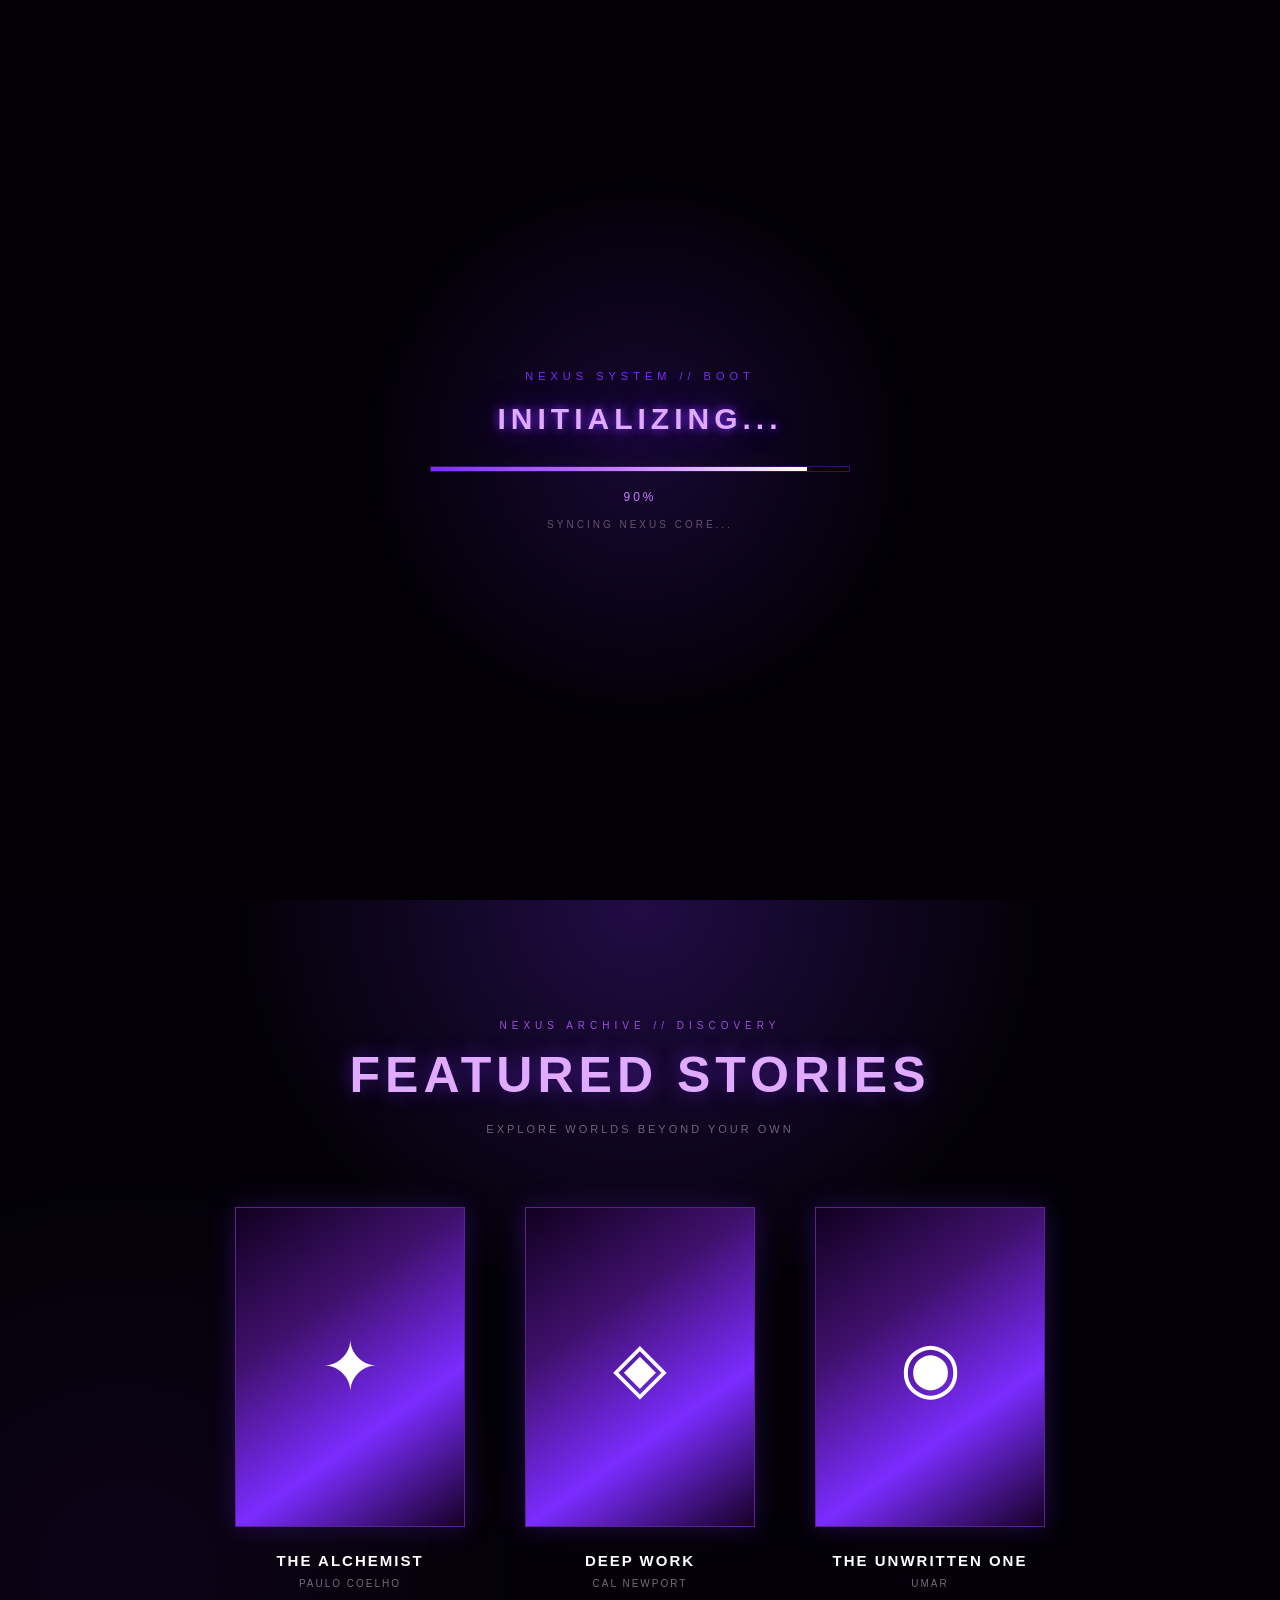
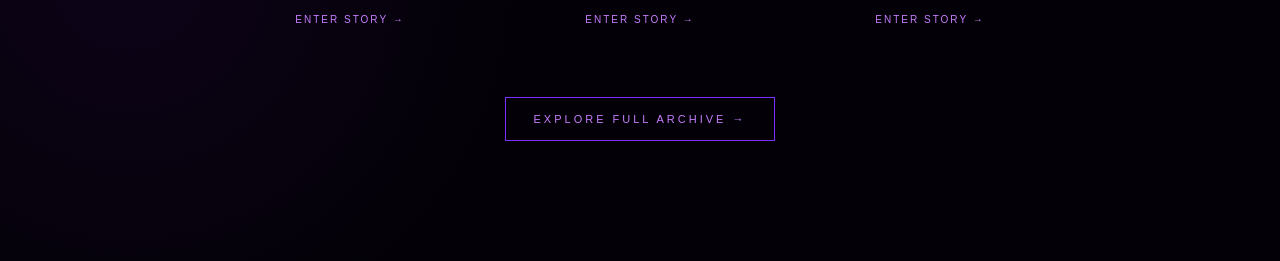
==== index.html @ 81592c5c "Initial NEXUS BOOKS website" ====
<!DOCTYPE html>

<html lang="en">

<head>

    <meta charset="UTF-8">

    <meta name="viewport"
          content="width=device-width, initial-scale=1.0">

    <title>NEXUS//BOOKS</title>

    <link rel="stylesheet"
          href="css/style.css">

</head>


<body>

<div id="loader">

    <div class="loader-box">

        <p class="loader-label">
            NEXUS SYSTEM // BOOT
        </p>

        <h1>
            INITIALIZING...
        </h1>

        <div class="loader-track">

            <div id="loader-bar"></div>

        </div>

        <p id="loader-percent">
            0%
        </p>

        <p id="loader-status">
            CONNECTING TO ARCHIVE...
        </p>

    </div>

</div>


    <!-- NAVIGATION -->

    <header>

        <div class="logo">
            NEXUS//BOOKS
        </div>


        <nav>

            <a href="index.html">
                HOME
            </a>

            <a href="library.html">
                LIBRARY
            </a>

            <a href="about.html">
                ABOUT
            </a>

        </nav>


        <div class="status">
            ● ONLINE
        </div>

    </header>



    <!-- HERO -->

    <main>

        <section class="hero">

            <div class="stars"></div>

            <div class="planet-float">

                <div class="planet"></div>

            </div>

            <div class="hero-content">

                <p class="system-text">
                    SYSTEM MESSAGE // 2099
                </p>


                <h1>
                    ENTER THE<br>
                    DIGITAL LIBRARY
                </h1>


                <p class="hero-text">

                    Thousands of stories.
                    One digital universe.

                </p>


                <a href="library.html"
                   class="cyber-button"
                   id="enter-library">

                      ENTER LIBRARY →

                </a>

            </div>

        </section>
<section class="featured-section">

    <div class="featured-heading">

        <p>
            NEXUS ARCHIVE // DISCOVERY
        </p>

        <h2>
            FEATURED STORIES
        </h2>

        <span>
            EXPLORE WORLDS BEYOND YOUR OWN
        </span>

    </div>


    <div class="featured-grid">


        <!-- BOOK 1 -->

        <div class="featured-book">

            <div class="featured-cover">
                ✦
            </div>

            <h3>THE ALCHEMIST</h3>

            <p>PAULO COELHO</p>

            <a href="reader.html?book=alchemist">
                ENTER STORY →
            </a>

        </div>


        <!-- BOOK 2 -->

        <div class="featured-book">

            <div class="featured-cover">
                ◈
            </div>

            <h3>DEEP WORK</h3>

            <p>CAL NEWPORT</p>

            <a href="reader.html?book=deepwork">
                ENTER STORY →
            </a>

        </div>


        <!-- BOOK 3 -->

        <div class="featured-book">

            <div class="featured-cover">
                ◉
            </div>

            <h3>THE UNWRITTEN ONE</h3>

            <p>UMAR</p>

            <a href="reader.html?book=unwritten">
                ENTER STORY →
            </a>

        </div>

    </div>


    <a href="library.html"
       class="featured-library-button">

        EXPLORE FULL ARCHIVE →

    </a>

</section>


    </main>

<div class="warp-screen">

    <div class="warp-core"></div>

    <div class="warp-text">
        INITIALIZING NEXUS...
    </div>

</div>


<script src="js/script.js"></script>
</body>

</html>
---- css/style.css ----
* {
    margin: 0;
    padding: 0;
    box-sizing: border-box;
}

body {
    background: #05020a;
    color: #ffffff;
    font-family: Arial, sans-serif;
}


/* =========================
   NAVIGATION
========================= */

header {
    height: 78px;

    display: flex;
    align-items: center;
    justify-content: space-between;

    padding: 0 55px;

    background: rgba(8, 3, 18, 0.9);

    border-bottom: 1px solid #7b2cff;

    box-shadow:
        0 0 15px rgba(123, 44, 255, 0.25);

    position: relative;
    z-index: 10;
}


.logo {
    color: #c77dff;

    font-size: 23px;

    font-weight: bold;

    letter-spacing: 3px;

    text-shadow:
        0 0 8px #9d4edd,
        0 0 20px #7b2cff;
}


nav {
    display: flex;

    gap: 35px;
}


nav a {
    color: #cfc3df;

    text-decoration: none;

    font-size: 13px;

    letter-spacing: 3px;

    transition: 0.3s;
}


nav a:hover {
    color: #e0aaff;

    text-shadow:
        0 0 8px #c77dff,
        0 0 20px #7b2cff;
}


.status {
    color: #b8ffea;

    font-size: 11px;

    letter-spacing: 2px;

    text-shadow:
        0 0 8px #7bffda;
}


/* =========================
   HERO
========================= */

.hero {

    min-height: calc(100vh - 78px);

    display: flex;

    align-items: center;

    padding-left: 100px;

    position: relative;

    overflow: hidden;


    background:

        radial-gradient(
            circle at 75% 45%,
            rgba(123, 44, 255, 0.35),
            transparent 25%
        ),

        radial-gradient(
            circle at 25% 80%,
            rgba(157, 78, 221, 0.15),
            transparent 30%
        ),

        linear-gradient(
            135deg,
            #030107,
            #0b0315,
            #120522,
            #05020a
        );
}


/* PURPLE GLOW */

.hero::before {

    content: "";

    position: absolute;

    width: 500px;

    height: 500px;

    right: 8%;

    top: 50%;

    transform: translateY(-50%);

    border-radius: 50%;

    border: 1px solid rgba(199, 125, 255, 0.25);

    box-shadow:

        0 0 40px rgba(123, 44, 255, 0.2),

        0 0 100px rgba(123, 44, 255, 0.15),

        inset 0 0 60px rgba(123, 44, 255, 0.1);
}


/* SECOND HOLOGRAM RING */

.hero::after {

    content: "";

    position: absolute;

    width: 300px;

    height: 300px;

    right: 15%;

    top: 50%;

    transform: translateY(-50%);

    border-radius: 50%;

    border: 1px solid rgba(224, 170, 255, 0.3);

    box-shadow:
        0 0 30px rgba(199, 125, 255, 0.25);

}


/* =========================
   HERO CONTENT
========================= */

.hero-content {

    max-width: 720px;

    position: relative;

    z-index: 2;
}


.system-text {

    color: #c77dff;

    letter-spacing: 5px;

    font-size: 12px;

    margin-bottom: 28px;

    text-shadow:
        0 0 10px #7b2cff;
}


.hero h1 {

    font-size: 76px;

    line-height: 0.95;

    letter-spacing: 4px;

    margin-bottom: 30px;

    background:

        linear-gradient(
            90deg,
            #ffffff,
            #e0aaff,
            #9d4edd
        );

    -webkit-background-clip: text;

    -webkit-text-fill-color: transparent;

    text-shadow:
        0 0 30px rgba(157, 78, 221, 0.2);
}


.hero-text {

    color: #9f91ad;

    font-size: 18px;

    line-height: 1.7;

    margin-bottom: 40px;

    max-width: 500px;
}


/* =========================
   FUTURISTIC BUTTON
========================= */

.cyber-button {

    display: inline-block;

    padding: 17px 32px;

    color: #e0aaff;

    text-decoration: none;

    letter-spacing: 3px;

    font-size: 13px;

    border: 1px solid #9d4edd;

    background: rgba(123, 44, 255, 0.08);

    box-shadow:

        0 0 10px rgba(123, 44, 255, 0.3),

        inset 0 0 10px rgba(123, 44, 255, 0.08);

    transition: 0.3s;
}


.cyber-button:hover {

    color: white;

    background: #7b2cff;

    box-shadow:

        0 0 15px #7b2cff,

        0 0 40px rgba(123, 44, 255, 0.6);

    transform: translateY(-2px);
}


/* =========================
   FUTURISTIC GRID
========================= */

.hero {

    background-image:

        linear-gradient(
            rgba(123, 44, 255, 0.025) 1px,
            transparent 1px
        ),

        linear-gradient(
            90deg,
            rgba(123, 44, 255, 0.025) 1px,
            transparent 1px
        ),

        radial-gradient(
            circle at 75% 45%,
            rgba(123, 44, 255, 0.35),
            transparent 25%
        ),

        linear-gradient(
            135deg,
            #030107,
            #0b0315,
            #120522,
            #05020a
        );

    background-size:
        50px 50px,
        50px 50px,
        auto,
        auto;
}


/* =========================
   MOBILE
========================= */

@media (max-width: 700px) {

    header {
        padding: 0 20px;
    }

    nav {
        display: none;
    }

    .hero {
        padding: 40px;
    }

    .hero h1 {
        font-size: 48px;
    }

    .hero::before {
        right: -200px;
    }

    .hero::after {
        right: -100px;
    }
}

/* =========================
   SPACE MOTION EFFECT
========================= */

body {
    overflow-x: hidden;
}


/* Moving space background */

.hero {
    animation: spaceMove 18s ease-in-out infinite alternate;
}


@keyframes spaceMove {

    0% {
        background-position:
            0% 0%,
            0% 0%,
            0% 0%,
            0% 0%;
    }

    50% {
        background-position:
            80px 40px,
            -60px 30px,
            20% 40%,
            0% 0%;
    }

    100% {
        background-position:
            150px 80px,
            -120px 60px,
            30% 50%,
            0% 0%;
    }

}

/* =========================
   FLOATING STARS
========================= */

.stars {

    position: absolute;

    inset: 0;

    pointer-events: none;

    opacity: 0.7;

    background-image:

        radial-gradient(
            circle,
            #ffffff 1px,
            transparent 1px
        ),

        radial-gradient(
            circle,
            #c77dff 1px,
            transparent 1px
        );

    background-size:
        120px 120px,
        200px 200px;

    animation:
        starsMove 30s linear infinite;

}


@keyframes starsMove {

    from {
        transform: translate(0, 0);
    }

    to {
        transform: translate(-200px, 120px);
    }

}

/* =========================
   FLOATING PLANET
========================= */

.planet {
    position: relative;

    width: 180px;
    height: 180px;

    border-radius: 50%;

    background:
        radial-gradient(
            circle at 35% 30%,
            #d8b4fe,
            #7b2cff 35%,
            #25004a 70%,
            #09000f
        );

    box-shadow:
        0 0 25px #7b2cff,
        0 0 70px rgba(123, 44, 255, 0.6),
        0 0 140px rgba(123, 44, 255, 0.3);

    transition: transform 0.2s ease-out;
}
    


.planet::before {

    content: "";

    position: absolute;

    width: 280px;

    height: 70px;

    left: -50px;

    top: 55px;

    border: 1px solid rgba(224, 170, 255, 0.6);

    border-radius: 50%;

    transform: rotate(-20deg);

    box-shadow:
        0 0 15px rgba(199, 125, 255, 0.5);

}

/* =========================
   NEXUS LIBRARY
========================= */

.library {

    min-height: calc(100vh - 78px);

    position: relative;

    overflow: hidden;

    padding: 80px 60px;

    background:

        radial-gradient(
            circle at 50% 20%,
            rgba(123, 44, 255, 0.25),
            transparent 35%
        ),

        #05020a;

}


/* TITLE */

.library-title {

    text-align: center;

    position: relative;

    z-index: 2;

    margin-bottom: 70px;

}


.library-title p {

    color: #9d4edd;

    letter-spacing: 5px;

    font-size: 11px;

    margin-bottom: 15px;

}


.library-title h1 {

    font-size: 52px;

    letter-spacing: 5px;

    margin-bottom: 15px;

    color: #e0aaff;

    text-shadow:

        0 0 10px #7b2cff,

        0 0 30px rgba(123,44,255,0.5);

}


.library-title span {

    color: #777;

    font-size: 12px;

    letter-spacing: 3px;

}


/* BOOK GRID */

.book-grid {

    display: flex;

    justify-content: center;

    gap: 45px;

    flex-wrap: wrap;

    position: relative;

    z-index: 2;

}


/* BOOK CARD */

.book-card {

    width: 250px;

    padding: 20px;

    text-align: center;

    background:

        rgba(20, 5, 35, 0.75);

    border: 1px solid #32105c;

    box-shadow:

        0 0 20px rgba(123,44,255,0.08);

    transition: 0.4s;

}


.book-card:hover {

    transform:
        translateY(-15px)
        scale(1.03);

    border-color: #9d4edd;

    box-shadow:

        0 0 15px #7b2cff,

        0 0 45px rgba(123,44,255,0.35);

}


/* BOOK COVER */

.cover {

    height: 310px;

    margin-bottom: 25px;

    display: flex;

    align-items: center;

    justify-content: center;

    background:

        linear-gradient(
            145deg,
            #19002f,
            #7b2cff,
            #170024
        );

    border: 1px solid #9d4edd;

    box-shadow:

        inset 0 0 30px rgba(0,0,0,0.5),

        0 0 20px rgba(123,44,255,0.2);

}


.cover.purple {

    background:

        linear-gradient(
            145deg,
            #240038,
            #9d4edd,
            #08000e
        );

}


.cover.blue {

    background:

        linear-gradient(
            145deg,
            #10002b,
            #3c096c,
            #05000a
        );

}


.cover-symbol {

    font-size: 80px;

    color: #ffffff;

    text-shadow:

        0 0 15px #ffffff,

        0 0 40px #c77dff;

}


.book-card h2 {

    font-size: 18px;

    letter-spacing: 2px;

    margin-bottom: 10px;

}


.book-card p {

    color: #8d7b9c;

    font-size: 11px;

    letter-spacing: 2px;

    margin-bottom: 25px;

}


/* READ BUTTON */

.read-button {

    display: inline-block;

    padding: 12px 20px;

    border: 1px solid #7b2cff;

    color: #c77dff;

    text-decoration: none;

    font-size: 11px;

    letter-spacing: 2px;

    transition: 0.3s;

}


.read-button:hover {

    background: #7b2cff;

    color: white;

    box-shadow:

        0 0 15px #7b2cff,

        0 0 35px rgba(123,44,255,0.5);

}


/* MOBILE */

@media (max-width: 700px) {

    .library {

        padding: 60px 20px;

    }

    .library-title h1 {

        font-size: 36px;

    }

}

/* =========================
   FUTURISTIC READER
========================= */

.reader {

    min-height: calc(100vh - 78px);

    position: relative;

    overflow: hidden;

    padding: 70px 20px;

    background:

        radial-gradient(
            circle at 50% 20%,
            rgba(123, 44, 255, 0.25),
            transparent 35%
        ),

        linear-gradient(
            135deg,
            #030107,
            #0c0317,
            #05020a
        );

}


/* MOVING SPACE */

.reader-stars {

    position: absolute;

    inset: 0;

    pointer-events: none;

    background-image:

        radial-gradient(
            circle,
            rgba(255,255,255,0.8) 1px,
            transparent 1px
        ),

        radial-gradient(
            circle,
            rgba(199,125,255,0.6) 1px,
            transparent 1px
        );

    background-size:
        130px 130px,
        220px 220px;

    animation:
        readerStars 35s linear infinite;

}


@keyframes readerStars {

    from {
        transform: translate(0, 0);
    }

    to {
        transform: translate(-200px, 150px);
    }

}


/* READER HEADER */

.reader-header {

    position: relative;

    z-index: 2;

    text-align: center;

    margin-bottom: 45px;

}


.reader-header p {

    color: #9d4edd;

    font-size: 11px;

    letter-spacing: 5px;

    margin-bottom: 15px;

}


.reader-header h1 {

    font-size: 48px;

    letter-spacing: 5px;

    color: #e0aaff;

    text-shadow:

        0 0 10px #7b2cff,

        0 0 30px rgba(123,44,255,0.5);

    margin-bottom: 15px;

}


.reader-header span {

    color: #887995;

    letter-spacing: 3px;

    font-size: 12px;

}


/* READING PANEL */

.reading-panel {

    position: relative;

    z-index: 2;

    max-width: 850px;

    margin: auto;

    padding: 60px 75px;

    background:

        rgba(10, 3, 20, 0.88);

    border:

        1px solid #35105f;

    box-shadow:

        0 0 30px rgba(123,44,255,0.12),

        inset 0 0 40px rgba(123,44,255,0.03);

}


/* CHAPTER */

.chapter-number {

    color: #9d4edd;

    font-size: 11px;

    letter-spacing: 4px;

    margin-bottom: 15px;

}


.chapter h2 {

    color: #ffffff;

    font-size: 32px;

    margin-bottom: 35px;

}


.chapter p {

    color: #b9aabe;

    font-family: Georgia, serif;

    font-size: inherit;

    line-height: 2;

    margin-bottom: 25px;

}


/* CONTROLS */

.reader-controls {

    position: relative;

    z-index: 2;

    max-width: 850px;

    margin: 25px auto 0;

    display: flex;

    justify-content: space-between;

    align-items: center;

}


.reader-controls button {

    background: transparent;

    border: 1px solid #7b2cff;

    color: #c77dff;

    padding: 12px 20px;

    letter-spacing: 2px;

    cursor: pointer;

}


.reader-controls button:hover {

    background: #7b2cff;

    color: white;

    box-shadow:

        0 0 15px #7b2cff;

}


.reader-controls span {

    color: #716477;

    font-size: 11px;

    letter-spacing: 3px;

}


/* MOBILE */

@media (max-width: 700px) {

    .reader {

        padding: 50px 15px;

    }

    .reader-header h1 {

        font-size: 32px;

    }

    .reading-panel {

        padding: 35px 25px;

    }

    .chapter p {

        font-size: inherit;
        

    }

    .reader-controls span {

        display: none;

    }

}

/* =========================
   READING PROGRESS
========================= */

.progress-container {

    position: fixed;

    top: 78px;
    left: 0;

    width: 100%;
    height: 3px;

    background: #160726;

    z-index: 100;

}


#progress-bar {

    width: 0%;

    height: 100%;

    background: linear-gradient(
        90deg,
        #7b2cff,
        #c77dff,
        #ffffff
    );

    box-shadow:
        0 0 10px #9d4edd,
        0 0 20px #7b2cff;

    transition: width 0.5s ease;

}

/* =========================
   READER TOOLS
========================= */

.reader-tools {

    position: relative;

    z-index: 2;

    max-width: 850px;

    margin: 0 auto 15px;

    display: flex;

    justify-content: flex-end;

    align-items: center;

    gap: 10px;

}


.reader-tools span {

    color: #6f6278;

    font-size: 10px;

    letter-spacing: 2px;

}


.reader-tools button {

    width: 40px;
    height: 32px;

    background: rgba(123, 44, 255, 0.08);

    border: 1px solid #35105f;

    color: #c77dff;

    cursor: pointer;

}


.reader-tools button:hover {

    border-color: #9d4edd;

    box-shadow:
        0 0 10px rgba(157, 78, 221, 0.5);

}

#book-content {
    font-size: 18px;
} 

.page-change {

    animation: pageShift 0.45s ease;

}


@keyframes pageShift {

    0% {

        opacity: 0;

        transform:
            translateY(15px);

    }

    100% {

        opacity: 1;

        transform:
            translateY(0);

    }

}

/* =========================
   3D FLOATING BOOKS
========================= */

/* FLOATING WRAPPER */

.book-float {
    animation: bookFloat 5s ease-in-out infinite;
}

.book-float:nth-child(2) {
    animation-delay: 1s;
}

.book-float:nth-child(3) {
    animation-delay: 2s;
}

.book-float:nth-child(4) {
    animation-delay: 3s;
}

@keyframes bookFloat {

    0%, 100% {
        transform: translateY(0);
    }

    50% {
        transform: translateY(-12px);
    }
}

@keyframes bookFloat {

    0%, 100% {
        transform: translateY(0);
    }

    50% {
        transform: translateY(-12px);
    }
}

.book-card {
    transform-style: preserve-3d;
    will-change: transform;
}

.book-card .cover {
    transform: translateZ(25px);
}

.book-card h2,
.book-card p,
.book-card .read-button {
    position: relative;
    transform: translateZ(15px);
}

.book-float {
    perspective: 1000px;
}

.book-card {
    transition:
        transform 0.15s ease,
        box-shadow 0.3s ease,
        border-color 0.3s ease;
}

.stars {
    transition: transform 0.2s ease-out;
}

.planet {
    transition: transform 0.25s ease-out;
}

/* =========================
   PLANET FLOAT WRAPPER
========================= */

.planet-float {
    position: absolute;

    width: 180px;
    height: 180px;

    right: 18%;
    top: 50%;

    animation: planetFloat 6s ease-in-out infinite;

    z-index: 1;
}


@keyframes planetFloat {

    0%, 100% {
        transform: translateY(-50%);
    }

    50% {
        transform: translateY(calc(-50% - 20px));
    }

}

/* =========================
   NEXUS WARP TRANSITION
========================= */

.warp-screen {

    position: fixed;

    inset: 0;

    background: #020006;

    z-index: 9999;

    display: flex;

    align-items: center;

    justify-content: center;

    opacity: 0;

    visibility: hidden;

    overflow: hidden;

    transition:
        opacity 0.3s ease,
        visibility 0.3s ease;
}


/* WHEN WARP STARTS */

.warp-screen.active {

    opacity: 1;

    visibility: visible;
}


/* CENTRAL PORTAL */

.warp-core {

    width: 20px;
    height: 20px;

    border-radius: 50%;

    background: white;

    box-shadow:

        0 0 20px white,

        0 0 50px #c77dff,

        0 0 100px #7b2cff,

        0 0 200px #7b2cff;

}


/* START THE PORTAL EXPLOSION */

.warp-screen.active .warp-core {

    animation:
        warpCore 1.5s ease-in forwards;
}


@keyframes warpCore {

    0% {

        transform: scale(0.2);

        opacity: 0;

    }


    30% {

        transform: scale(1);

        opacity: 1;

    }


    70% {

        transform: scale(12);

    }


    100% {

        transform: scale(100);

        opacity: 1;

    }

}


/* SYSTEM MESSAGE */

.warp-text {

    position: absolute;

    bottom: 15%;

    color: #c77dff;

    font-size: 11px;

    letter-spacing: 5px;

    opacity: 0;

    text-shadow:
        0 0 10px #7b2cff;

}


.warp-screen.active .warp-text {

    animation:
        warpText 1.4s ease forwards;

}


@keyframes warpText {

    0% {
        opacity: 0;
    }

    30% {
        opacity: 1;
    }

    70% {
        opacity: 1;
    }

    100% {
        opacity: 0;
    }

}

.warp-screen::before,
.warp-screen::after {

    content: "";

    position: absolute;

    width: 2px;
    height: 120px;

    background:
        linear-gradient(
            transparent,
            #c77dff,
            white,
            transparent
        );

    top: 50%;
    left: 50%;

    opacity: 0;

}


.warp-screen.active::before {

    animation:
        warpLineOne 0.7s linear infinite;

}


.warp-screen.active::after {

    animation:
        warpLineTwo 0.6s linear infinite;

}


@keyframes warpLineOne {

    from {

        opacity: 0;

        transform:
            translate(-300px, -300px)
            rotate(-45deg)
            scaleY(0.2);

    }

    to {

        opacity: 1;

        transform:
            translate(300px, 300px)
            rotate(-45deg)
            scaleY(4);

    }

}


@keyframes warpLineTwo {

    from {

        opacity: 0;

        transform:
            translate(300px, -300px)
            rotate(45deg)
            scaleY(0.2);

    }

    to {

        opacity: 1;

        transform:
            translate(-300px, 300px)
            rotate(45deg)
            scaleY(4);

    }

}

/* =========================
   BOOK OPEN TRANSITION
========================= */

.book-transition {

    position: fixed;

    inset: 0;

    z-index: 9999;

    background:
        radial-gradient(
            circle,
            #21003d,
            #07000d 60%
        );

    display: flex;

    flex-direction: column;

    align-items: center;

    justify-content: center;

    opacity: 0;

    visibility: hidden;

    transition:
        opacity 0.3s ease,
        visibility 0.3s ease;

}


.book-transition.active {

    opacity: 1;

    visibility: visible;

}


/* FUTURISTIC BOOK */

.transition-book {

    width: 140px;

    height: 210px;

    display: flex;

    align-items: center;

    justify-content: center;

    border: 1px solid #c77dff;

    background:

        linear-gradient(
            135deg,
            #130023,
            #7b2cff,
            #1b0031
        );

    color: white;

    font-size: 60px;

    box-shadow:

        0 0 20px #7b2cff,

        0 0 60px rgba(123,44,255,0.7);

}


.book-transition.active .transition-book {

    animation:
        bookZoom 1.3s ease-in forwards;

}


@keyframes bookZoom {

    0% {

        transform:
            scale(0.4)
            rotateY(45deg);

        opacity: 0;

    }

    35% {

        transform:
            scale(1)
            rotateY(0deg);

        opacity: 1;

    }

    70% {

        transform:
            scale(1.4)
            rotateY(-10deg);

    }

    100% {

        transform:
            scale(7);

        opacity: 0;

    }

}


/* TEXT */

.book-transition p {

    margin-top: 35px;

    color: #c77dff;

    letter-spacing: 5px;

    font-size: 11px;

    opacity: 0;

}


.book-transition.active p {

    animation:
        archiveText 1.1s ease forwards;

}


@keyframes archiveText {

    0% {
        opacity: 0;
    }

    30% {
        opacity: 1;
    }

    75% {
        opacity: 1;
    }

    100% {
        opacity: 0;
    }

}
/* =========================
   NEXUS DATABASE SEARCH
========================= */

.library-search {
    position: relative;
    z-index: 5;

    max-width: 650px;
    margin: 0 auto 60px;

    text-align: center;
}

.library-search span {
    display: block;

    margin-bottom: 12px;

    color: #7b2cff;

    font-size: 10px;
    letter-spacing: 4px;
}

.library-search input {
    width: 100%;

    padding: 18px 22px;

    color: #e0aaff;

    background:
        rgba(15, 3, 28, 0.8);

    border: 1px solid #35105f;
    outline: none;

    font-size: 13px;
    letter-spacing: 3px;

    transition: 0.3s;
}

.library-search input::placeholder {
    color: #66536f;
}

.library-search input:focus {
    border-color: #9d4edd;

    box-shadow:
        0 0 10px rgba(157, 78, 221, 0.5),
        0 0 35px rgba(123, 44, 255, 0.2);
}

/* =========================
   NEXUS ABOUT PAGE
========================= */

.about-page {

    min-height: calc(100vh - 78px);

    position: relative;

    overflow: hidden;

    display: flex;

    align-items: center;

    padding: 80px 10%;

    background:

        radial-gradient(
            circle at 75% 50%,
            rgba(123, 44, 255, 0.28),
            transparent 30%
        ),

        linear-gradient(
            135deg,
            #020005,
            #0b0216,
            #120321,
            #05020a
        );
}


.about-content {

    max-width: 650px;

    position: relative;

    z-index: 3;
}


.about-content h1 {

    font-size: 68px;

    line-height: 1;

    letter-spacing: 4px;

    margin-bottom: 30px;

    background:
        linear-gradient(
            90deg,
            #ffffff,
            #e0aaff,
            #7b2cff
        );

    -webkit-background-clip: text;

    -webkit-text-fill-color: transparent;
}


.about-text {

    max-width: 550px;

    color: #a698ad;

    font-size: 18px;

    line-height: 1.8;

    margin-bottom: 25px;
}


/* GLOWING SPACE ORB */

.about-orb {

    position: absolute;

    right: 12%;

    width: 340px;
    height: 340px;

    border-radius: 50%;

    border:
        1px solid rgba(199,125,255,0.25);

    display: flex;

    align-items: center;

    justify-content: center;

    animation:
        orbFloat 6s ease-in-out infinite;
}


.orb-core {

    width: 140px;
    height: 140px;

    border-radius: 50%;

    background:
        radial-gradient(
            circle at 35% 30%,
            #ffffff,
            #c77dff 20%,
            #7b2cff 55%,
            #170029
        );

    box-shadow:
        0 0 25px #9d4edd,
        0 0 70px rgba(123,44,255,0.6),
        0 0 150px rgba(123,44,255,0.3);
}


@keyframes orbFloat {

    0%, 100% {

        transform:
            translateY(0)
            rotate(0deg);

    }

    50% {

        transform:
            translateY(-20px)
            rotate(8deg);

    }

}


/* MOBILE */

@media (max-width: 800px) {

    .about-page {

        padding: 60px 30px;

    }


    .about-content h1 {

        font-size: 44px;

    }


    .about-orb {

        opacity: 0.25;

        right: -160px;

    }

}

/* =========================
   NEXUS BOOT SCREEN
========================= */

#loader {

    position: fixed;

    inset: 0;

    z-index: 20000;

    display: flex;

    align-items: center;

    justify-content: center;

    background:
        radial-gradient(
            circle at center,
            rgba(123,44,255,0.18),
            transparent 35%
        ),
        #020006;

    transition:
        opacity 0.7s ease,
        visibility 0.7s ease;
}


#loader.hide {

    opacity: 0;

    visibility: hidden;

}


/* BOX */

.loader-box {

    width: 420px;

    max-width: 85%;

    text-align: center;
}


.loader-label {

    color: #7b2cff;

    font-size: 11px;

    letter-spacing: 5px;

    margin-bottom: 20px;
}


.loader-box h1 {

    color: #e0aaff;

    font-size: 30px;

    letter-spacing: 5px;

    margin-bottom: 30px;

    text-shadow:
        0 0 10px #7b2cff,
        0 0 30px rgba(123,44,255,0.5);
}


/* LOADING BAR */

.loader-track {

    width: 100%;

    height: 6px;

    border: 1px solid #35105f;

    background: #0b0214;

    overflow: hidden;

    margin-bottom: 18px;
}


#loader-bar {

    width: 0%;

    height: 100%;

    background:
        linear-gradient(
            90deg,
            #7b2cff,
            #c77dff,
            #ffffff
        );

    box-shadow:
        0 0 15px #9d4edd;

    transition: width 0.15s linear;
}


#loader-percent {

    color: #c77dff;

    font-size: 12px;

    letter-spacing: 3px;

    margin-bottom: 15px;
}


#loader-status {

    color: #66536f;

    font-size: 10px;

    letter-spacing: 3px;
}

/* =========================
   FEATURED SPACE ARCHIVE
========================= */

.featured-section {

    min-height: 100vh;

    position: relative;

    padding: 120px 8%;

    text-align: center;

    overflow: hidden;

    background:

        radial-gradient(
            circle at 50% 0%,
            rgba(123, 44, 255, 0.25),
            transparent 35%
        ),

        radial-gradient(
            circle at 10% 70%,
            rgba(90, 20, 150, 0.12),
            transparent 30%
        ),

        #030107;
}


/* HEADING */

.featured-heading {

    margin-bottom: 70px;

}


.featured-heading p {

    color: #9d4edd;

    font-size: 10px;

    letter-spacing: 5px;

    margin-bottom: 15px;

}


.featured-heading h2 {

    font-size: 50px;

    letter-spacing: 5px;

    color: #e0aaff;

    margin-bottom: 15px;

    text-shadow:
        0 0 20px rgba(123,44,255,0.5);

}


.featured-heading span {

    color: #70647a;

    font-size: 11px;

    letter-spacing: 3px;

}


/* BOOK GRID */

.featured-grid {

    display: flex;

    justify-content: center;

    align-items: center;

    gap: 60px;

    flex-wrap: wrap;

    margin-bottom: 70px;

}


/* BOOK */

.featured-book {

    width: 230px;

    opacity: 0;

    transform: translateY(80px);

    transition:
        opacity 0.9s ease,
        transform 0.9s ease;

}


/* WHEN JAVASCRIPT REVEALS IT */

.featured-book.reveal {

    opacity: 1;

    transform: translateY(0);

}


.featured-cover {

    height: 320px;

    display: flex;

    justify-content: center;

    align-items: center;

    margin-bottom: 25px;

    font-size: 70px;

    color: white;

    border: 1px solid #5b218f;

    background:

        linear-gradient(
            145deg,
            #11001f,
            #40106c,
            #7b2cff,
            #170025
        );

    box-shadow:
        0 0 25px rgba(123,44,255,0.25);

    transition:
        transform 0.4s ease,
        box-shadow 0.4s ease;

}


.featured-book:hover .featured-cover {

    transform:
        translateY(-12px)
        scale(1.03);

    box-shadow:
        0 0 20px #7b2cff,
        0 0 60px rgba(123,44,255,0.4);

}


.featured-book h3 {

    font-size: 15px;

    letter-spacing: 2px;

    margin-bottom: 9px;

}


.featured-book p {

    color: #766a80;

    font-size: 10px;

    letter-spacing: 2px;

    margin-bottom: 20px;

}


.featured-book a {

    color: #c77dff;

    text-decoration: none;

    font-size: 10px;

    letter-spacing: 2px;

}


.featured-book a:hover {

    color: white;

    text-shadow:
        0 0 10px #9d4edd;

}


/* LIBRARY BUTTON */

.featured-library-button {

    display: inline-block;

    padding: 15px 28px;

    color: #c77dff;

    border: 1px solid #7b2cff;

    text-decoration: none;

    font-size: 11px;

    letter-spacing: 3px;

    transition: 0.3s;

}


.featured-library-button:hover {

    background: #7b2cff;

    color: white;

    box-shadow:
        0 0 15px #7b2cff,
        0 0 40px rgba(123,44,255,0.5);

}

/* FEATURED BOOK DELAY ANIMATION */

.featured-book:nth-child(1) {
    transition-delay: 0.1s;
}

.featured-book:nth-child(2) {
    transition-delay: 0.3s;
}

.featured-book:nth-child(3) {
    transition-delay: 0.5s;
}

/* =========================================
   NEXUS MOBILE RESPONSIVE DESIGN
========================================= */

@media (max-width: 768px) {

    /* ---------- NAVIGATION ---------- */

    header {
        height: auto;
        min-height: 70px;

        padding: 15px 20px;

        flex-wrap: wrap;

        gap: 15px;
    }

    .logo {
        font-size: 17px;
        letter-spacing: 2px;
    }

    nav {
        width: 100%;

        display: flex;

        justify-content: center;

        gap: 20px;

        order: 3;
    }

    nav a {
        font-size: 10px;
        letter-spacing: 2px;
    }

    .status {
        font-size: 8px;
    }


    /* ---------- HOME HERO ---------- */

    .hero {
        min-height: 90vh;

        padding:
            80px
            25px
            60px;

        align-items: center;
    }

    .hero-content {
        width: 100%;
        max-width: 100%;

        position: relative;

        z-index: 5;
    }

    .system-text {
        font-size: 9px;

        letter-spacing: 3px;
    }

    .hero h1 {
        font-size: 45px;

        line-height: 1;

        letter-spacing: 2px;
    }

    .hero-text {
        font-size: 15px;

        max-width: 320px;
    }

    .cyber-button {
        padding: 14px 20px;

        font-size: 10px;

        letter-spacing: 2px;
    }


    /* ---------- PLANET ---------- */

    .planet-float {
        width: 130px;
        height: 130px;

        right: -35px;
        top: 65%;

        opacity: 0.55;
    }

    .planet {
        width: 130px;
        height: 130px;
    }

    .planet::before {
        width: 200px;
        height: 50px;

        left: -35px;
        top: 40px;
    }


    /* ---------- LIBRARY ---------- */

    .library {
        padding:
            60px
            20px;
    }

    .library-title {
        margin-bottom: 45px;
    }

    .library-title h1 {
        font-size: 34px;

        letter-spacing: 3px;
    }

    .library-title p {
        font-size: 9px;
    }

    .library-title span {
        font-size: 9px;

        letter-spacing: 2px;
    }


    /* ---------- SEARCH ---------- */

    .library-search {
        width: 100%;

        margin-bottom: 45px;
    }

    .library-search input {
        padding: 15px;

        font-size: 11px;
    }


    /* ---------- BOOKS ---------- */

    .book-grid {
        display: grid;

        grid-template-columns:
            repeat(2, 1fr);

        gap: 25px 15px;

        align-items: start;
    }

    .book-float {
        width: 100%;
    }

    .book-card {
        width: 100%;

        padding: 12px;
    }

    .cover {
        height: 230px;

        margin-bottom: 18px;
    }

    .cover-symbol {
        font-size: 50px;
    }

    .book-card h2 {
        font-size: 13px;

        letter-spacing: 1px;
    }

    .book-card p {
        font-size: 8px;
    }

    .read-button {
        padding: 10px 12px;

        font-size: 8px;
    }


    /* ---------- READER ---------- */

    .reader {
        padding:
            50px
            15px;
    }

    .reader-header {
        margin-bottom: 30px;
    }

    .reader-header h1 {
        font-size: 30px;

        letter-spacing: 3px;
    }

    .reading-panel {
        width: 100%;

        padding:
            35px
            22px;
    }

    #book-content {
        font-size: 16px;
    }

    .chapter p {
        line-height: 1.8;
    }

    .reader-tools {
        width: 100%;
    }

    .reader-controls {
        width: 100%;

        gap: 10px;
    }

    .reader-controls button {
        padding: 11px 12px;

        font-size: 9px;
    }


    /* ---------- ABOUT ---------- */

    .about-page {
        padding:
            70px
            25px;
    }

    .about-content h1 {
        font-size: 42px;
    }

    .about-text {
        font-size: 15px;
    }

    .about-orb {
        width: 250px;
        height: 250px;

        right: -130px;

        opacity: 0.25;
    }


    /* ---------- FEATURED BOOKS ---------- */

    .featured-section {
        padding:
            90px
            20px;
    }

    .featured-heading h2 {
        font-size: 34px;
    }

    .featured-grid {
        gap: 50px;
    }

    .featured-book {
        width: 200px;
    }

    .featured-cover {
        height: 280px;
    }

}

/* VERY SMALL PHONES */

@media (max-width: 480px) {

    .hero h1 {
        font-size: 37px;
    }

    .book-grid {
        grid-template-columns: 1fr;
    }

    .book-card {
        max-width: 280px;

        margin: auto;
    }

    .cover {
        height: 350px;
    }

    .library-title h1 {
        font-size: 28px;
    }

    .reader-header h1 {
        font-size: 25px;
    }

    .reading-panel {
        padding:
            30px
            18px;
    }

}
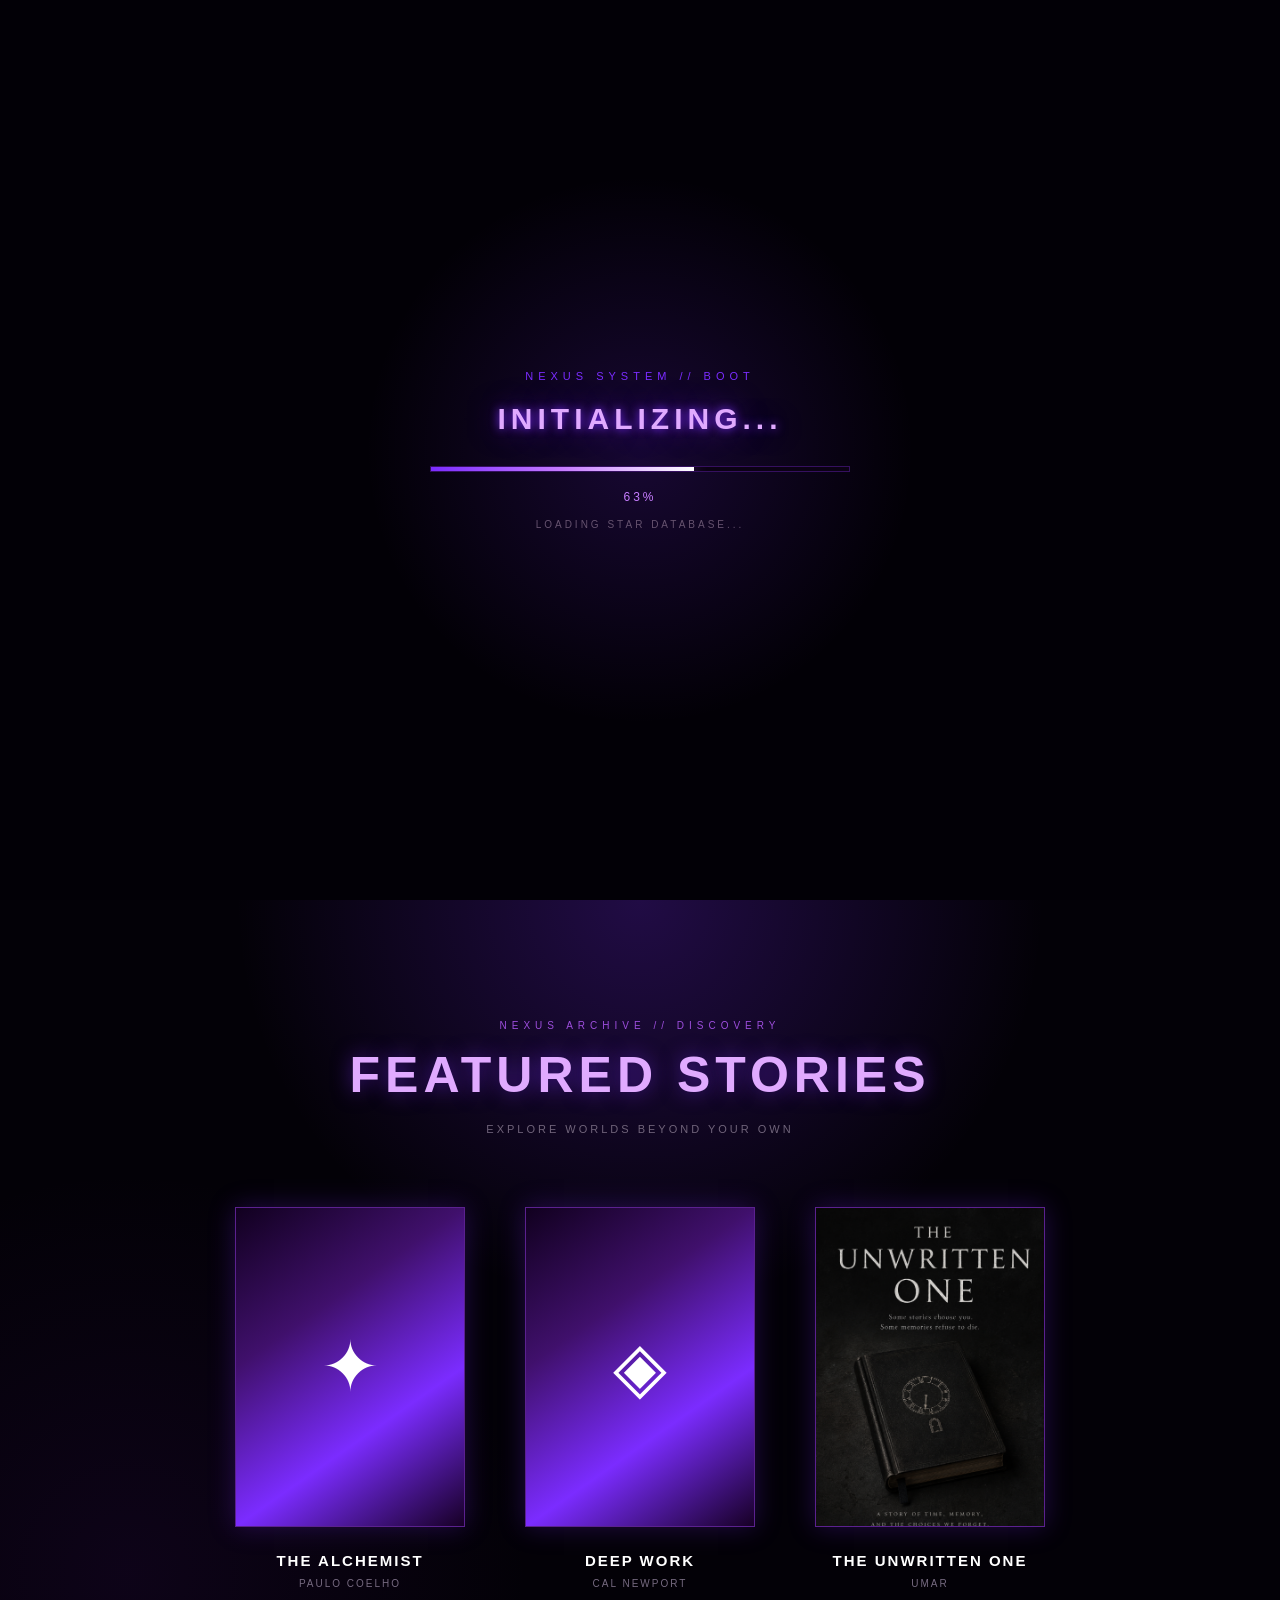
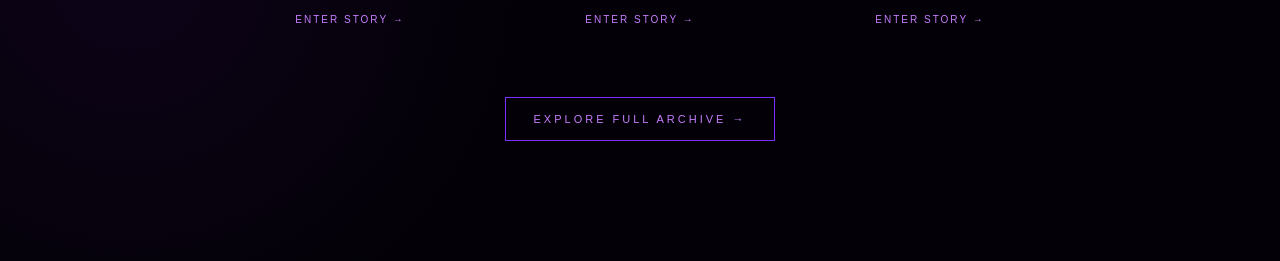
==== commit f0d972b7: "Add Unwritten One cover and book page" ====
--- a/index.html
+++ b/index.html
@@ -192,21 +192,29 @@
 
         <!-- BOOK 3 -->
 
-        <div class="featured-book">
-
-            <div class="featured-cover">
-                ◉
-            </div>
-
-            <h3>THE UNWRITTEN ONE</h3>
-
-            <p>UMAR</p>
-
-            <a href="reader.html?book=unwritten">
-                ENTER STORY →
-            </a>
-
-        </div>
+<!-- BOOK 3 -->
+
+<div class="featured-book">
+
+    <div class="featured-cover">
+
+        <img
+            src="images/covers/unwritten.png"
+            alt="The Unwritten One"
+            class="featured-cover-image"
+        >
+
+    </div>
+
+    <h3>THE UNWRITTEN ONE</h3>
+
+    <p>UMAR</p>
+
+    <a href="reader.html?book=unwritten">
+        ENTER STORY →
+    </a>
+
+</div>
 
     </div>
 
--- a/css/style.css
+++ b/css/style.css
@@ -2843,4 +2843,321 @@
             18px;
     }
 
+}
+
+/* REAL BOOK COVERS */
+
+.cover img {
+    width: 100%;
+    height: 100%;
+
+    object-fit: cover;
+
+    display: block;
+}
+
+.cover {
+    overflow: hidden;
+}
+
+.cover img {
+    width: 100%;
+    height: 100%;
+    object-fit: cover;
+    display: block;
+}
+.cover img {
+    width: 100%;
+    height: 100%;
+    object-fit: contain;
+    display: block;
+    background: #0a0012;
+}
+
+/* =========================================
+   BOOK DETAILS PAGE
+========================================= */
+
+.book-details-page {
+
+    min-height: calc(100vh - 78px);
+
+    position: relative;
+
+    overflow: hidden;
+
+    display: flex;
+
+    align-items: center;
+
+    justify-content: center;
+
+    padding: 80px 8%;
+
+    background:
+
+        radial-gradient(
+            circle at 25% 50%,
+            rgba(123,44,255,0.25),
+            transparent 30%
+        ),
+
+        linear-gradient(
+            135deg,
+            #020005,
+            #0b0216,
+            #120321,
+            #05020a
+        );
+}
+
+
+.book-details {
+
+    width: 100%;
+
+    max-width: 1050px;
+
+    position: relative;
+
+    z-index: 3;
+
+    display: grid;
+
+    grid-template-columns:
+        340px 1fr;
+
+    gap: 80px;
+
+    align-items: center;
+}
+
+
+/* COVER */
+
+.details-cover {
+
+    height: 500px;
+
+    border: 1px solid #7b2cff;
+
+    box-shadow:
+
+        0 0 20px rgba(123,44,255,0.4),
+
+        0 0 80px rgba(123,44,255,0.15);
+
+    overflow: hidden;
+
+    transition: 0.4s;
+}
+
+
+.details-cover:hover {
+
+    transform:
+        translateY(-10px)
+        rotateY(-5deg);
+
+    box-shadow:
+
+        0 0 25px #7b2cff,
+
+        0 0 80px rgba(123,44,255,0.4);
+}
+
+
+.details-cover img {
+
+    width: 100%;
+
+    height: 100%;
+
+    object-fit: cover;
+
+    display: block;
+}
+
+
+/* INFORMATION */
+
+.details-info h1 {
+
+    font-size: 55px;
+
+    line-height: 1;
+
+    letter-spacing: 4px;
+
+    margin-bottom: 15px;
+
+    color: #e0aaff;
+
+    text-shadow:
+        0 0 25px rgba(123,44,255,0.5);
+}
+
+
+.details-author {
+
+    color: #8e7a9d;
+
+    letter-spacing: 4px;
+
+    font-size: 11px;
+
+    margin-bottom: 30px;
+}
+
+
+.book-tags {
+
+    display: flex;
+
+    flex-wrap: wrap;
+
+    gap: 10px;
+
+    margin-bottom: 30px;
+}
+
+
+.book-tags span {
+
+    padding: 8px 12px;
+
+    border: 1px solid #45206c;
+
+    color: #c77dff;
+
+    font-size: 9px;
+
+    letter-spacing: 2px;
+
+    background:
+        rgba(123,44,255,0.06);
+}
+
+
+.book-description {
+
+    max-width: 600px;
+
+    color: #aa9bb2;
+
+    font-size: 17px;
+
+    line-height: 1.8;
+
+    margin-bottom: 30px;
+}
+
+
+.book-meta {
+
+    margin-bottom: 35px;
+}
+
+
+.book-meta p {
+
+    color: #77687f;
+
+    font-size: 11px;
+
+    letter-spacing: 2px;
+
+    margin-bottom: 10px;
+}
+
+
+.book-meta strong {
+
+    color: #c77dff;
+}
+
+
+/* MOBILE */
+
+@media (max-width: 800px) {
+
+    .book-details-page {
+
+        padding:
+            60px
+            25px;
+
+    }
+
+
+    .book-details {
+
+        grid-template-columns:
+            1fr;
+
+        gap: 45px;
+
+    }
+
+
+    .details-cover {
+
+        width: 260px;
+
+        height: 390px;
+
+        margin: auto;
+
+    }
+
+
+    .details-info {
+
+        text-align: center;
+
+    }
+
+
+    .details-info h1 {
+
+        font-size: 38px;
+
+    }
+
+
+    .book-tags {
+
+        justify-content: center;
+
+    }
+
+
+    .book-description {
+
+        margin-left: auto;
+
+        margin-right: auto;
+
+    }
+
+}
+
+.details-cover img {
+    width: 100%;
+    height: 100%;
+    object-fit: cover;
+    display: block;
+}
+
+/* THE UNWRITTEN ONE COVER */
+
+.featured-cover-image {
+    width: 100%;
+    height: 100%;
+    object-fit: cover;
+    display: block;
+}
+
+.featured-cover {
+    overflow: hidden;
 }
